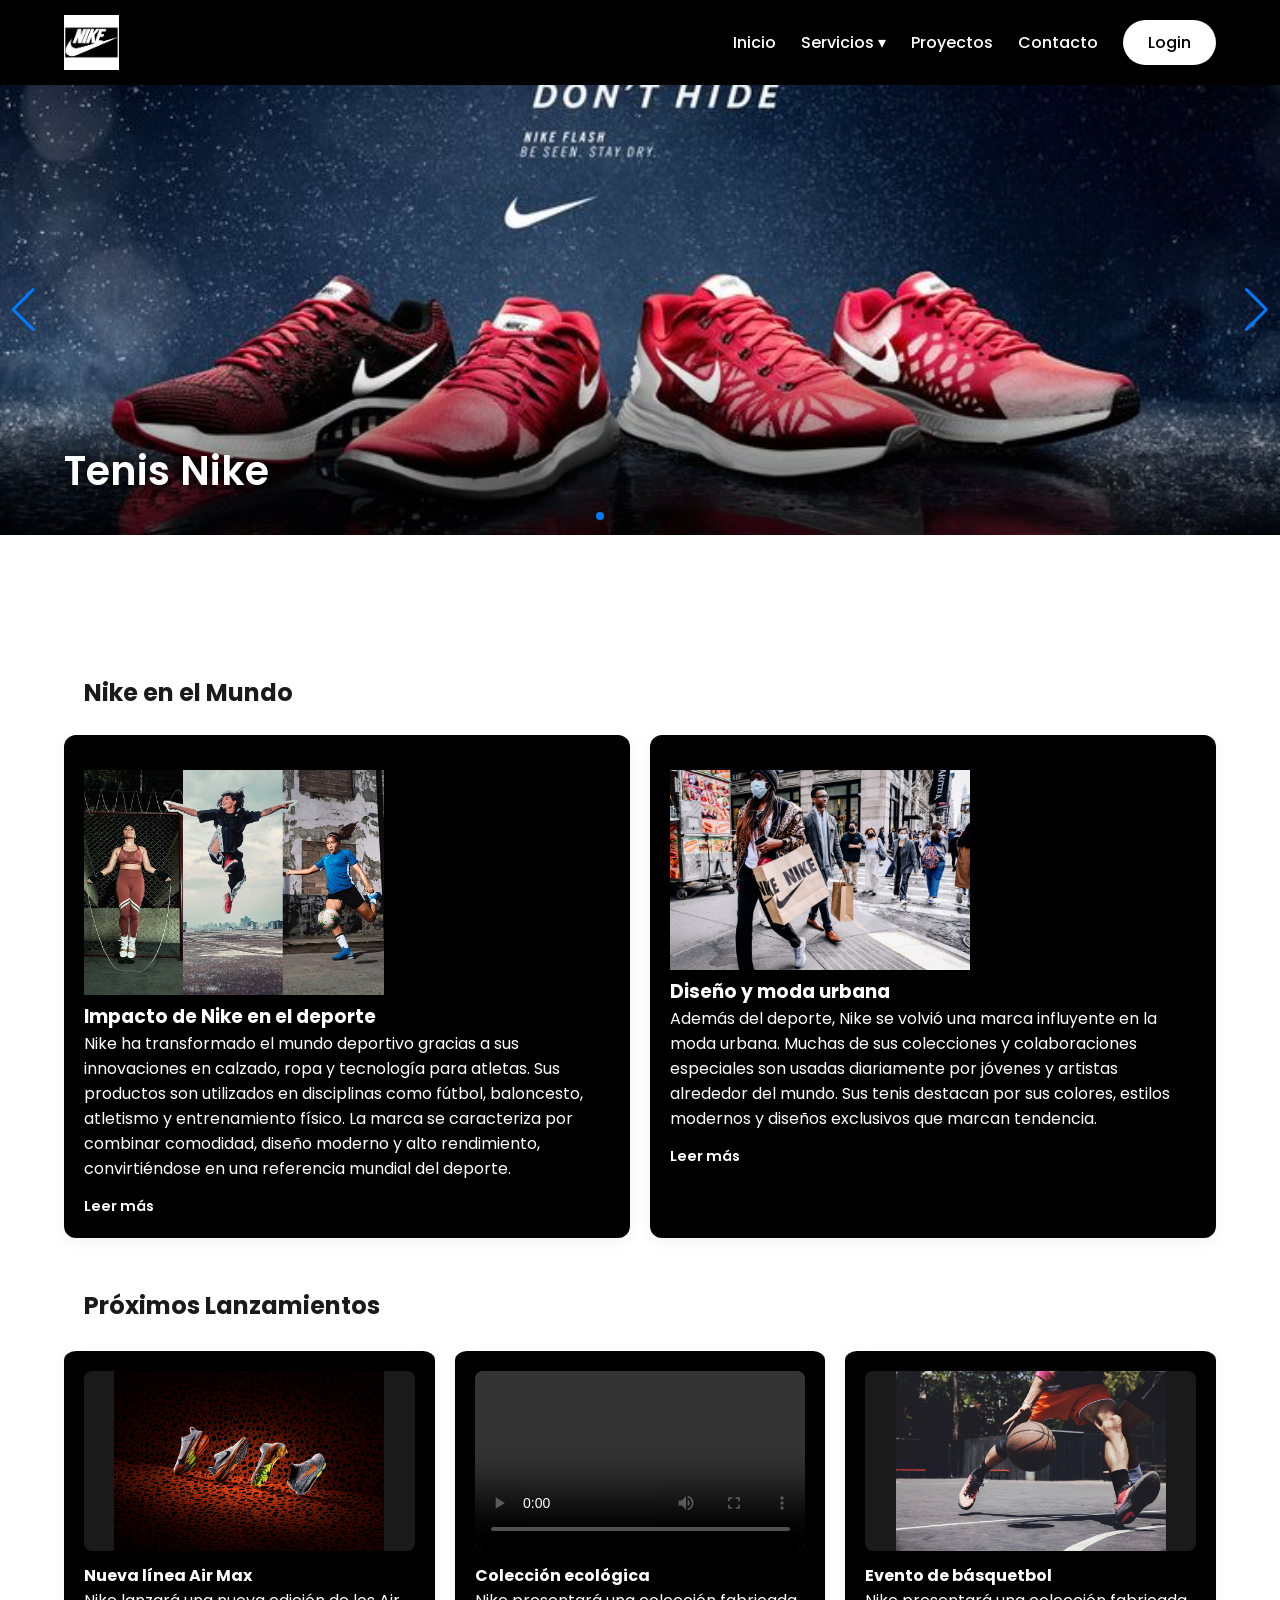
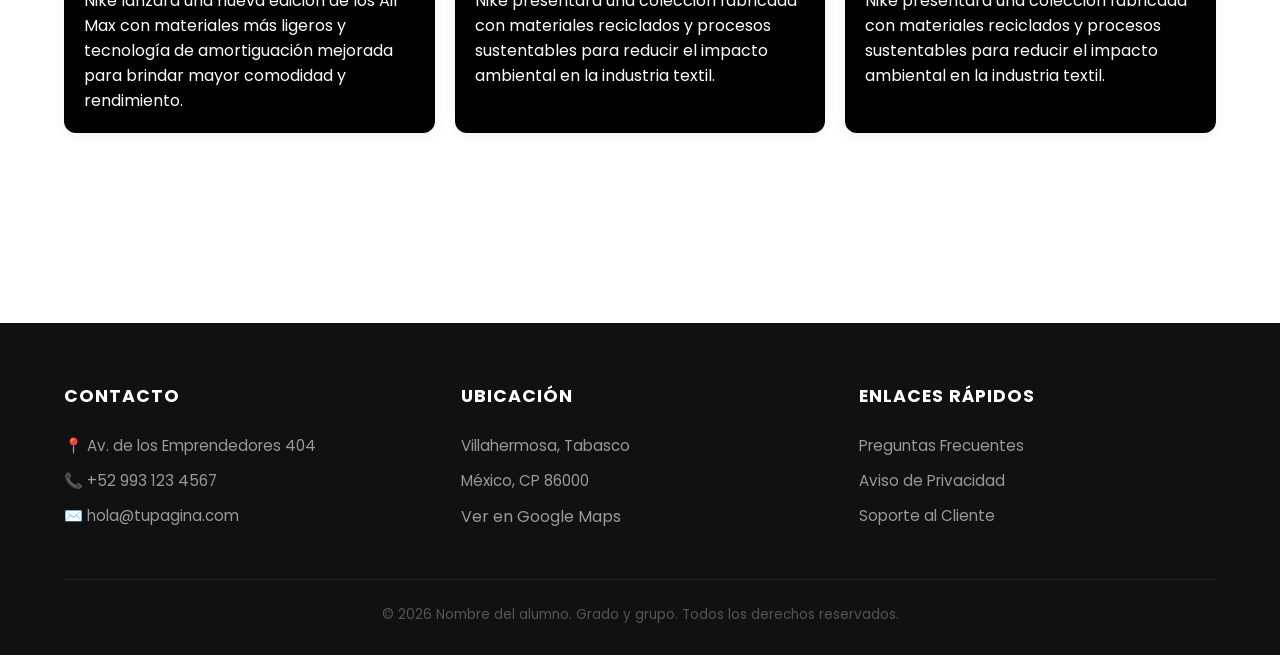
==== index.html @ a6c4671b "Add files via upload" ====
<!DOCTYPE html>
<html lang="es">
<head>
    <link rel="stylesheet" href="estilos_maquetacion.css">
    <meta charset="UTF-8">
    <meta name="viewport" content="width=device-width, initial-scale=1.0">
    <title>Maquetación con divs</title>
        <!-- Google Fonts -->
    <link href="https://fonts.googleapis.com/css2?family=Poppins:wght@300;400;600&display=swap" rel="stylesheet">
    <link rel='stylesheet' href='https://cdn-uicons.flaticon.com/4.0.0/uicons-regular-rounded/css/uicons-regular-rounded.css'>
    <link rel='stylesheet' href='https://cdn-uicons.flaticon.com/4.0.0/uicons-solid-rounded/css/uicons-solid-rounded.css'>
    <link rel='stylesheet' href='https://cdn-uicons.flaticon.com/4.0.0/uicons-solid-rounded/css/uicons-solid-rounded.css'>
    <link rel="stylesheet" href="https://cdn.jsdelivr.net/npm/swiper@11/swiper-bundle.min.css">
</head>
<body>

    <header>
        <div class="container">
            <div class="logo">
                <!-- COLOCA TU LOGO AQUÍ -->
                <a href="index.html">
                    <img src="img/1.png"  alt="">
                </a>
            </div>

            <nav>
                <ul class="nav-menu">
                    <li><a href="index.html">Inicio</a></li><i class="fi fi-rr-home"></i>
                    
                    <li class="dropdown">
                        <a href="#"></i>Servicios ▾</a>
                        <ul class="dropdown-content">
                            <li><a href="#">Diseño Digital</a></li>
                            <li><a href="#">Páginas Web</a></li>
                            <li><a href="#">Mantenimiento y redes de cómputo</a></li>
                        </ul>
                    </li>
                   

                    <li><a href="#">Proyectos</a></li><i class="fi fi-sr-user"></i>
                    <li><a href="#">Contacto</a></li><i class="fi fi-sr-phone-call"></i>
                    <li><a href="login.html" class="btn-login">Login</a></li>
                </ul>
            </nav>
        </div>
    </header>
    <!-- Banner Principal -->
<div class="swiper mainBanner">
    <div class="swiper-wrapper">
        
        <!-- Slide 1 -->
        <div class="swiper-slide">
            <a href="" class="banner-link">
                <img src="img/b1.jpg" alt="">
                <div class="banner-content">
                    <div class="text-box">
                        <h1>Tenis Nike</h1>
                    </div>
                </div>
            </a>
        </div>

        <!-- Slide 2 -->
        <div class="swiper-slide">
            <a href="" class="">
                <img src="img/b2.webp" alt="">
                <div class="banner-content">
                    <div class="text-box">
                        <h1>Deportes</h1>
                    </div>
                </div>
            </a>
        </div>
        <!-- Slide 3 -->
        <div class="swiper-slide">
            <a href="" class="banner-link">
                <img src="img/b3.webp" alt="">
                <div class="banner-content">
                    <div class="text-box">
                        <h1>Emprendimiento</h1>
                    </div>
                </div>
            </a>
        </div>
        <!-- Slide 4 -->
        <div class="swiper-slide">
            <a href="" class="banner-link">
                <img src="img/b4.jpg" alt="Oferta 2">
                <div class="banner-content">
                    <div class="text-box">
                        <h1>Patrocinios</h1>
                    </div>
                </div>
            </a>
        </div>
        <!-- Slide 5 -->
        <div class="swiper-slide">
            <a href="" class="banner-link">
                <img src="img/b5.png" alt="">
                <div class="banner-content">
                    <div class="text-box">
                        <h1>Historia</h1>
                    </div>
                </div>
            </a>
        </div>
        <!-- Slide 6 -->
        <div class="swiper-slide">
            <a href="" class="banner-link">
                <img src="img/b6.webp" alt="">
                <div class="banner-content">
                    <div class="text-box">
                        <h1>Promociones</h1>
                    </div>
                </div>
            </a>
        </div>
    </div>

    <!-- Controles -->
    <div class="swiper-button-next"></div>
    <div class="swiper-button-prev"></div>
    <div class="swiper-pagination"></div>
</div>

    <main class="container" style="padding: 100px 0;">
        <!-- SECCIÓN DE NOTICIAS Y EVENTOS -->
        <section class="seccion-info">
            
            <!-- FILA DE 2 CUADROS (Noticias Destacadas) -->
            <h2 class="titulo-seccion">Nike en el Mundo</h2>
            <div class="contenedor-dos">
                <div class="cuadro cuadro-grande">
                    <div class="imagen-placeholder"></div><img src="img/2.jpg" width="300">
                    <h3>Impacto de Nike en el deporte</h3>
                    <p>Nike ha transformado el mundo deportivo gracias a sus innovaciones en calzado, ropa y tecnología para atletas. Sus productos son utilizados en disciplinas como fútbol, baloncesto, atletismo y entrenamiento físico. La marca se caracteriza por combinar comodidad, diseño moderno y alto rendimiento, convirtiéndose en una referencia mundial del deporte.</p>
                    <a href="#" class="leer-mas">Leer más</a>
                </div>
                <div class="cuadro cuadro-grande">
                    <div class="imagen-placeholder"></div><img src="img/3.jpg" width="300">
                    <h3>Diseño y moda urbana</h3>
                    <p>Además del deporte, Nike se volvió una marca influyente en la moda urbana. Muchas de sus colecciones y colaboraciones especiales son usadas diariamente por jóvenes y artistas alrededor del mundo. Sus tenis destacan por sus colores, estilos modernos y diseños exclusivos que marcan tendencia.</p>
                    
                    <a href="#" class="leer-mas">Leer más</a>
                </div>
            </div>

            <!-- FILA DE 3 CUADROS (Eventos o Info Rápida) -->
            <h2 class="titulo-seccion">Próximos Lanzamientos</h2>
            <div class="contenedor-tres">
    <!-- Cuadro con Imagen -->
    <div class="cuadro cuadro-pequeno">
        <div class="media-container">
            <img src="img/4.webp" width="300">
        </div>
        <h4>Nueva línea Air Max</h4>
        <p>Nike lanzará una nueva edición de los Air Max con materiales más ligeros y tecnología de amortiguación mejorada para brindar mayor comodidad y rendimiento.</p>
    </div>

    <!-- Cuadro con Video -->
    <div class="cuadro cuadro-pequeno">
        <div class="media-container">
            <video controls>
                <source src="vid/nike.mp4" type="video/mp4">
            </video>
        </div>
        <h4>Colección ecológica</h4>
        <p>Nike presentará una colección fabricada con materiales reciclados y procesos sustentables para reducir el impacto ambiental en la industria textil.</p>
    </div>

    <!-- Cuadro con Info Rápida (Solo texto si quieres) -->
    <div class="cuadro cuadro-pequeno">
        <div class="media-container">
            <img src="img/5.jpeg" alt="Evento">
        </div>
        <h4>Evento de básquetbol</h4>
        <p>Nike presentará una colección fabricada con materiales reciclados y procesos sustentables para reducir el impacto ambiental en la industria textil.</p>
    </div>
</div>
</section>
        
        
    </main>

    <footer>
        <div class="container">
            <div class="footer-grid">
                <div class="footer-col">
                    <h4>Contacto</h4>
                    <p>📍 Av. de los Emprendedores 404</p>
                    <p>📞 +52 993 123 4567</p>
                    <p>✉️ hola@tupagina.com</p>
                </div>
                <div class="footer-col">
                    <h4>Ubicación</h4>
                    <p>Villahermosa, Tabasco</p>
                    <p>México, CP 86000</p>
                    <a href="#">Ver en Google Maps</a>
                </div>
                <div class="footer-col">
                    <h4>Enlaces Rápidos</h4>
                    <ul>
                        <li><a href="#">Preguntas Frecuentes</a></li>
                        <li><a href="#">Aviso de Privacidad</a></li>
                        <li><a href="#">Soporte al Cliente</a></li>
                    </ul>
                </div>
            </div>
            <div class="footer-bottom">
                &copy; 2026 Nombre del alumno. Grado y grupo. Todos los derechos reservados.
            </div>
        </div>
    </footer>
<script src="https://cdn.jsdelivr.net/npm/swiper@11/swiper-bundle.min.js"></script>
<script src="banner/banner.js"></script>
</body>
</html>
---- estilos_maquetacion.css ----
/* --- 1. VARIABLES --- */
:root {
    --color-primario: #ffffff; /* Color principal (azul) */
    --color-oscuro: #1a1a1a; /* Color oscuro para textos fuertes */
    --color-texto: #ffffff; /* Color general del texto */
    --blanco: #000000; /* Color blanco */
    --sombra: 0 10px 30px rgba(0, 0, 0, 0.322); /* Sombra suave */
    --transicion: all 0.4s cubic-bezier(0.165, 0.84, 0.44, 1); /* Animación suave */
}

/* Reset básico para quitar márgenes por defecto */
* {
    margin: 0;
    padding: 0;
    box-sizing: border-box; /* Evita que el padding rompa tamaños */
}

/* Configuración general del body */
body {
    font-family: 'Poppins', sans-serif; /* Fuente */
    background-color: #ffffff; /* Fondo claro */
    color: var(--color-texto); /* Color del texto */
    display: flex;
    flex-direction: column;
    min-height: 100vh; /* Para que el footer quede abajo */
}

/* Contenedor centrado */
.container {
    width: 90%;
    max-width: 1200px; /* Ancho máximo */
    margin: 0 auto; /* Centrar */
}

/* --- 2. HEADER Y LOGO --- */
header {
    background: var(--blanco); /* Fondo blanco */
    padding: 15px 0;
    box-shadow: 0 2px 15px rgba(0,0,0,0.05); /* Sombra ligera */
    position: sticky; /* Se queda fijo arriba */
    top: 0;
    z-index: 1000; /* Siempre encima */
}

/* Alinea logo y menú */
header .container {
    display: flex;
    justify-content: space-between;
    align-items: center;
}

/* CONFIGURACIÓN DEL LOGO */
.logo img {
    height: 55px; /* Tamaño del logo */
    width: auto;
    display: block;
}

/* --- 3. NAVEGACIÓN Y MENÚ --- */
.nav-menu {
    display: flex; /* Menú en fila */
    list-style: none; /* Quita viñetas */
    align-items: center;
}

/* Separación entre opciones */
.nav-menu > li {
    margin-left: 25px;
    position: relative; /* Necesario para submenú */
}

/* Estilo de enlaces */
.nav-menu a {
    text-decoration: none;
    color: var(--color-oscuro);
    font-weight: 500;
    padding: 10px 0;
    transition: var(--transicion);
    display: block;

    /* Permite alinear iconos con texto */
    display: inline-flex; 
    align-items: center; 
    gap: 8px; 
    text-decoration: none; 
    color: inherit;
}

/* Línea animada debajo del menú */
.nav-menu > li > a::after {
    content: '';
    position: absolute;
    width: 0; /* Empieza invisible */
    height: 2px;
    bottom: 0;
    left: 0;
    background-color: var(--color-primario);
    transition: var(--transicion);
}

/* Cuando pasas el mouse aparece la línea */
.nav-menu > li:hover > a::after {
    width: 100%;
}

/* Cambio de color al pasar el mouse */
.nav-menu a:hover {
    color: var(--color-primario);
}

/* --- 4. SUBMENÚ DESPLEGABLE --- */
.dropdown-content {
    position: absolute;
    top: 120%; /* Debajo del menú */
    left: -20px;
    background: var(--blanco);
    min-width: 220px;
    padding: 15px 0;
    list-style: none;
    border-radius: 12px; /* Bordes redondeados */
    box-shadow: var(--sombra);

    /* Oculto por defecto */
    opacity: 0;
    visibility: hidden;
    transform: translateY(20px); /* Baja un poco */
    transition: var(--transicion);
}

/* Mostrar el submenú al pasar el mouse */
.dropdown:hover .dropdown-content {
    opacity: 1;
    visibility: visible;
    transform: translateY(0);
}

/* Estilo de opciones del submenú */
.dropdown-content li a {
    padding: 12px 25px;
    font-size: 0.9rem;
    color: var(--color-texto);
    font-weight: 400;
}

/* Hover en submenú */
.dropdown-content li a:hover {
    background-color: #f8faff;
    color: var(--color-primario);
    padding-left: 30px; /* Se mueve a la derecha */
}

/* Botón Login resaltado */
.btn-login {
    background-color: var(--color-primario);
    color: var(--blanco) !important;
    padding: 10px 25px !important;
    border-radius: 50px; /* Forma redonda */
    box-shadow: 0 4px 15px rgba(0, 0, 0, 0.3);
}

/* Efecto hover del botón */
.btn-login:hover {
    transform: translateY(-2px); /* Se levanta */
    box-shadow: 0 6px 20px rgba(0, 0, 0, 0.3);
}

/* --- 5. RESPONSIVE --- */
@media (max-width: 850px) {

    /* Header en columna */
    header .container {
        flex-direction: column;
        gap: 20px;
    }

    /* Menú se adapta */
    .nav-menu {
        flex-wrap: wrap;
        justify-content: center;
    }

    .nav-menu li {
        margin: 5px 15px;
    }

    /* Submenú en móvil */
    .dropdown-content {
        position: static; /* Ya no flotante */
        box-shadow: none;
        opacity: 1;
        visibility: visible;
        transform: none;
        display: none; /* Oculto */
        background: #f1f1f1;
    }

    /* Mostrar al hacer hover */
    .dropdown:hover .dropdown-content {
        display: block;
    }
}

/* --- 6. FOOTER 3 COLUMNAS --- */
footer {
    background: #111;
    color: #fff;
    padding: 60px 0 30px;
    margin-top: auto; /* Empuja el footer abajo */
}

/* Grid para dividir en columnas */
.footer-grid {
    display: grid;
    grid-template-columns: repeat(auto-fit, minmax(250px, 1fr)); /* Responsive */
    gap: 40px;
    margin-bottom: 40px;
}

/* Títulos del footer */
.footer-col h4 {
    color: var(--color-primario);
    margin-bottom: 25px;
    font-size: 1.1rem;
    text-transform: uppercase;
    letter-spacing: 1px;
}

/* Texto del footer */
.footer-col p, .footer-col li {
    color: #999;
    font-size: 0.95rem;
    margin-bottom: 12px;
}

/* Quita viñetas */
.footer-col ul { 
    list-style: none; 
}

/* Enlaces del footer */
.footer-col a {
    color: #999;
    text-decoration: none;
    transition: var(--transicion);
}

/* Hover enlaces */
.footer-col a:hover {
    color: var(--blanco);
}

/* Parte inferior del footer */
.footer-bottom {
    text-align: center;
    border-top: 1px solid #222;
    padding-top: 25px;
    color: #555;
    font-size: 0.85rem;
}
   /* ESTILOS CSS PARA ESTA SECCIÓN (Agrégalos a tu bloque <style>) */

    .seccion-info {
        padding: 40px 0;
    }

    .titulo-seccion {
        margin-bottom: 25px;
        color: var(--color-oscuro);
        border-left: 5px solid var(--color-primario);
        padding-left: 15px;
    }

    /* Contenedores Flexbox */
    .contenedor-dos, .contenedor-tres {
        display: flex;
        gap: 20px;
        flex-wrap: wrap; /* Para que sea responsivo */
        margin-bottom: 50px;
    }

    /* Estilo base de los cuadros */
    .cuadro {
        background: var(--blanco);
        border-radius: 12px;
        padding: 20px;
        box-shadow: 0 4px 15px rgba(0,0,0,0.05);
        transition: transform 0.3s ease;
    }

    .cuadro:hover {
        transform: translateY(-5px);
    }

    /* Tamaños específicos */
    .cuadro-grande {
        flex: 1 1 calc(50% - 20px); /* 2 cuadros por fila */
        min-width: 300px;
    }

    .cuadro-pequeno {
        flex: 1 1 calc(33.33% - 20px); /* 3 cuadros por fila */
        min-width: 250px;
        border-top: 3px solid var(--color-primario);
        align-items: center;
    }
.imagen-placeholder {
    width: 100%;
    height: auto;       /* Ya no obligamos a que mida 200px */
    overflow: hidden;
    border-radius: 8px;
    margin-bottom: 15px;
}

.imagen-placeholder img {
    width: 100%;        /* Ocupa todo el ancho disponible */
    height: auto;       /* Mantiene su proporción natural */
    display: block;
}
  
    /* Elementos internos 
    .imagen-placeholder {
        background: #eee;
        height: 150px;
        display: flex;
        align-items: center;
        justify-content: center;
        border-radius: 8px;
        margin-bottom: 15px;
        color: #888;
    }*/

    .leer-mas {
        display: inline-block;
        margin-top: 15px;
        color: var(--color-primario);
        text-decoration: none;
        font-weight: 600;
        font-size: 0.9rem;
    }
    /* Contenedor universal para fotos y videos */
.media-container {
    width: 100%;
    height: 180px;         /* Altura fija para que los 3 cuadros estén parejos */
    background-color: #1a1a1a; /* Fondo oscuro para resaltar el contenido */
    display: flex;
    align-items: center;
    justify-content: center;
    border-radius: 8px;
    margin-bottom: 12px;
    overflow: hidden;
}

/* Ajuste para que se vea TODO (Imagen) */
.media-container img {
    max-width: 100%;
    max-height: 100%;
    object-fit: contain;   /* ESTA ES LA CLAVE: No corta nada */
}

/* Ajuste para que se vea TODO (Video) */
.media-container video {
    width: 100%;
    height: 100%;
    object-fit: contain;   /* ESTA ES LA CLAVE: Muestra el video completo */
    outline: none;
}
    /* --- ESTILOS DEL BANNER --- */
.mainBanner {
    width: 100%;
    height: 450px; /* Altura ideal tipo e-commerce */
    position: relative;
}

.mainBanner .swiper-slide {
    position: relative;
    overflow: hidden;
}

.mainBanner img {
    width: 100%;
    height: 100%;
    object-fit: cover; /* Ajuste perfecto de la imagen */
    object-position: center;
}

/* Capa de contenido sobre la imagen */
.banner-content {
    position: absolute;
    top: 0;
    left: 0;
    width: 100%;
    height: 100%;
    display: flex;
    align-items: center; /* Centrado vertical */
    padding-left: 10%; /* Alineado a la izquierda como ML */
    background: linear-gradient(to right, rgba(0,0,0,0.4), transparent); /* Degradado para legibilidad */
}

.text-box {
    color: white;
    max-width: 500px;
}

.text-box span {
    font-size: 0.9rem;
    font-weight: 600;
    letter-spacing: 2px;
    color: var(--color-primario);
}

.text-box h1 {
    font-size: 3rem;
    margin: 10px 0 20px;
    line-height: 1.1;
}

.btn-comprar {
    padding: 12px 30px;
    background: var(--color-primario);
    border: none;
    color: white;
    font-weight: 600;
    border-radius: 5px;
    cursor: pointer;
    transition: transform 0.3s;
}

.btn-comprar:hover {
    transform: scale(1.05);
}

/* --- RESPONSIVE --- */
@media (max-width: 768px) {
    .mainBanner { height: 300px; }
    .text-box h1 { font-size: 1.8rem; }
    .banner-content { padding-left: 5%; }
}
/* --- ESTILOS DEL BANNER --- */
.mainBanner {
    width: 100%;
    height: 450px;
    position: relative;
}

/* Hace que todo el slide sea clickable */
.banner-link {
    text-decoration: none;
    display: block;
    width: 100%;
    height: 100%;
    position: relative;
}

.mainBanner .swiper-slide {
    position: relative;
    overflow: hidden;
}

.mainBanner img {
    width: 100%;
    height: 100%;
    object-fit: cover;
    object-position: center;
    transition: transform 0.5s ease; /* Efecto zoom opcional */
}

/* Zoom suave al pasar el mouse por el banner */
.banner-link:hover img {
    transform: scale(1.05);
}

/* Capa de contenido: Alineada ABAJO a la IZQUIERDA */
.banner-content {
    position: absolute;
    top: 0;
    left: 0;
    width: 100%;
    height: 100%;
    display: flex;
    align-items: flex-end; /* Mueve el texto al fondo */
    justify-content: flex-start; /* Mueve el texto a la izquierda */
    padding: 40px 5%; /* Espacio desde los bordes */
    /* Degradado oscuro desde abajo para que el texto blanco se lea perfecto */
    background: linear-gradient(to top, rgba(0,0,0,0.7) 0%, transparent 40%);
    box-sizing: border-box;
}

.text-box {
    color: white;
    max-width: 80%;
}

.text-box h1 {
    font-size: 2.5rem;
    margin: 0;
    line-height: 1.2;
    font-weight: 600;
    /* Sombra de apoyo */
    text-shadow: 2px 2px 10px rgba(0,0,0,0.5);
}

/* --- RESPONSIVE --- */
@media (max-width: 768px) {
    .mainBanner { height: 300px; }
    .text-box h1 { font-size: 1.5rem; }
    .banner-content { padding: 20px 5%; }
}
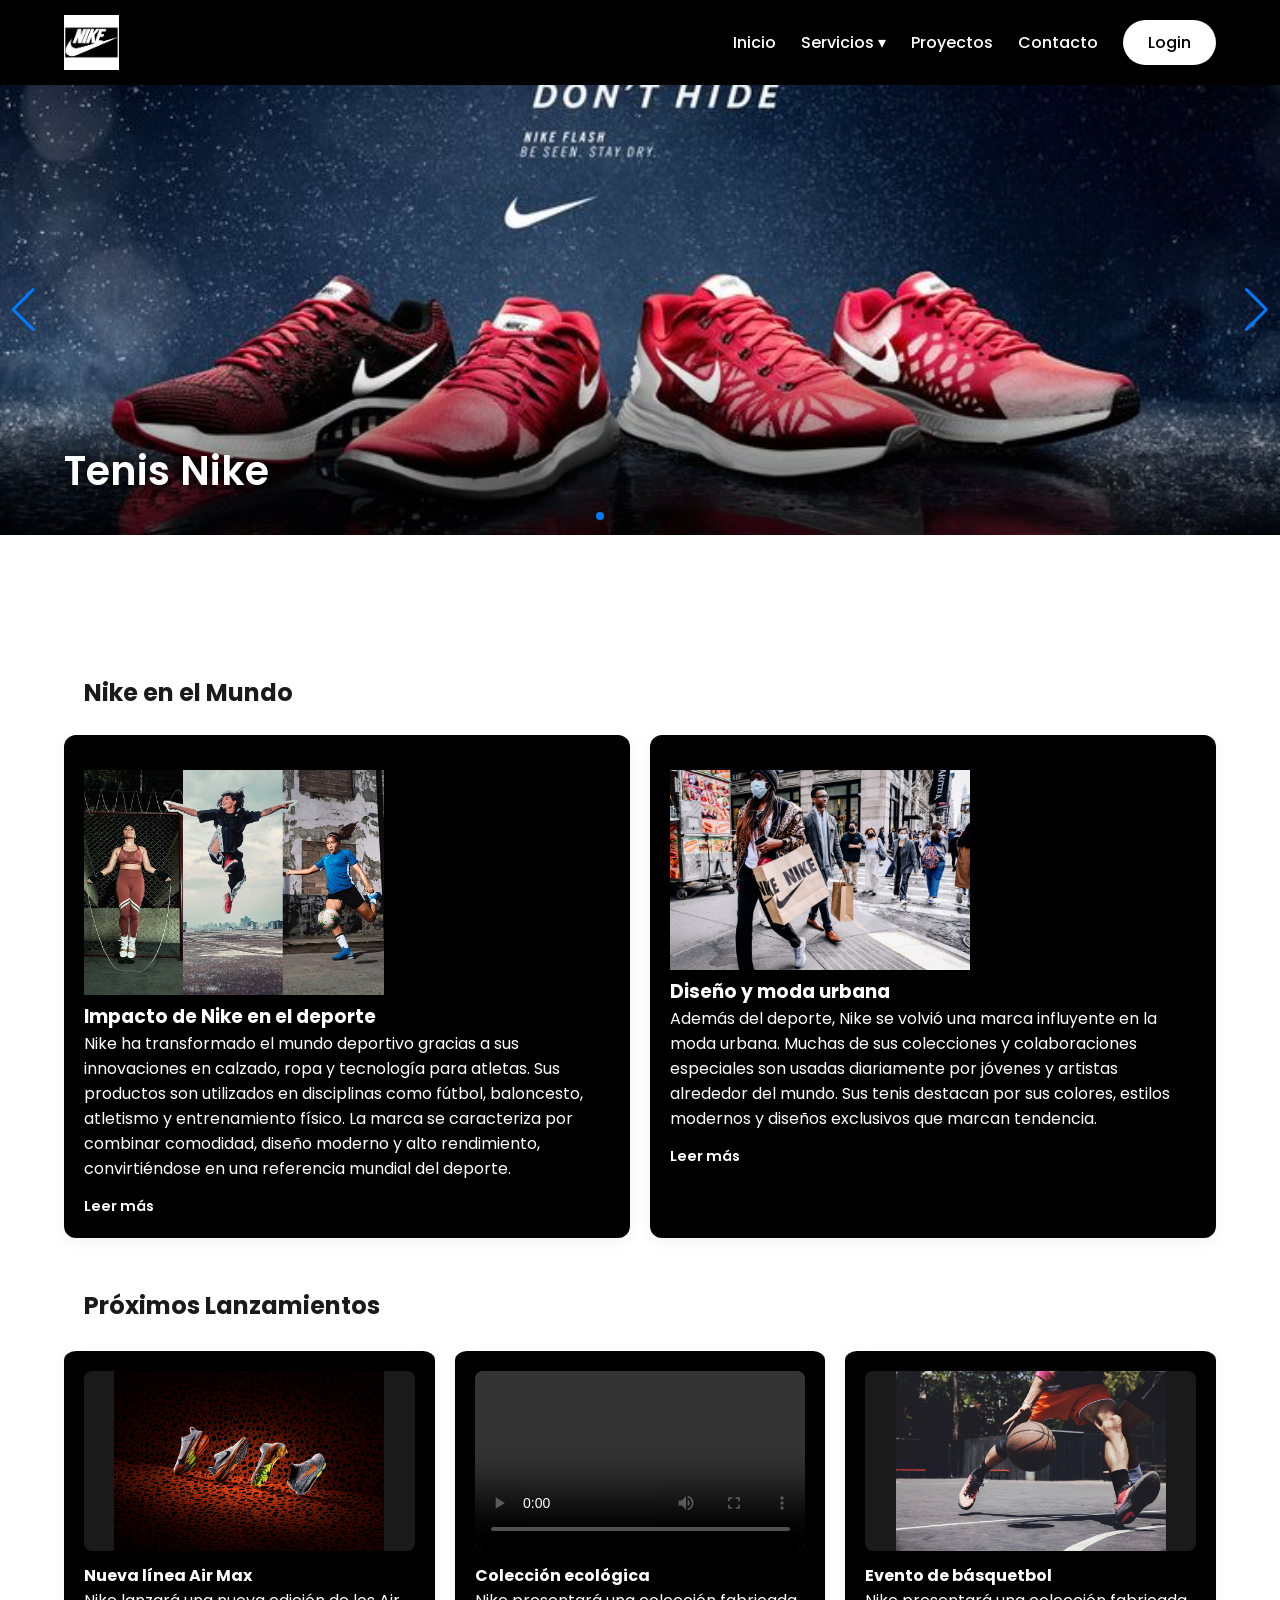
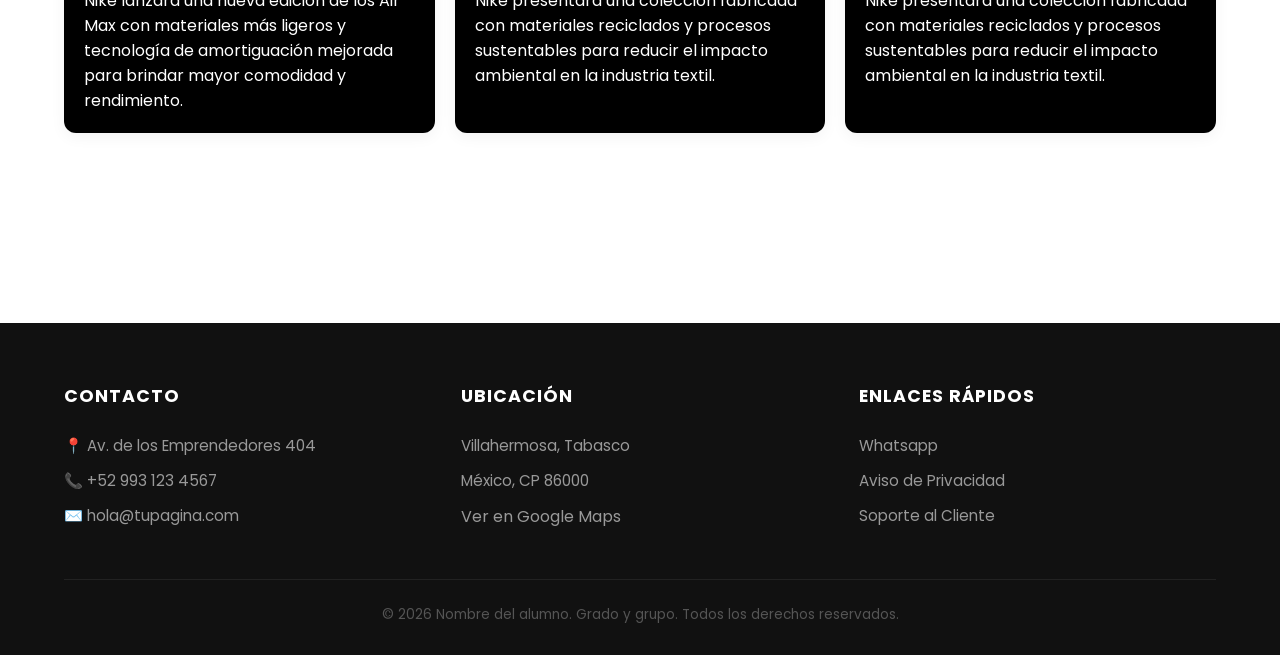
==== commit a0f6b097: "skuishi" ====
--- a/index.html
+++ b/index.html
@@ -195,12 +195,12 @@
                     <h4>Ubicación</h4>
                     <p>Villahermosa, Tabasco</p>
                     <p>México, CP 86000</p>
-                    <a href="#">Ver en Google Maps</a>
+                    <a href="<iframe src=https://www.google.com/maps/embed?pb=!1m18!1m12!1m3!1d3467.5012664393876!2d-95.15590842467104!3d29.647225275126033!2m3!1f0!2f0!3f0!3m2!1i1024!2i768!4f13.1!3m3!1m2!1s0x864098d75e8b95ff%3A0x6959e913c330ce93!2sNike%20Clearance%20Store%20-%20Pasadena!5e0!3m2!1ses!2smx!4v1779775760690!5m2!1ses!2smx" width="400" height="300" style="border:0;" allowfullscreen="" loading="lazy" referrerpolicy="no-referrer-when-downgrade"></iframe>Ver en Google Maps</a>
                 </div>
                 <div class="footer-col">
                     <h4>Enlaces Rápidos</h4>
                     <ul>
-                        <li><a href="#">Preguntas Frecuentes</a></li>
+                        <li><a href="https://wa.me/5210000000000?text=Hola,%20me%20gustaría%20recibir%20información%20sobre%20sus%20productos%20o%20servicios." target="_blank"></a>Whatsapp</a></li>
                         <li><a href="#">Aviso de Privacidad</a></li>
                         <li><a href="#">Soporte al Cliente</a></li>
                     </ul>
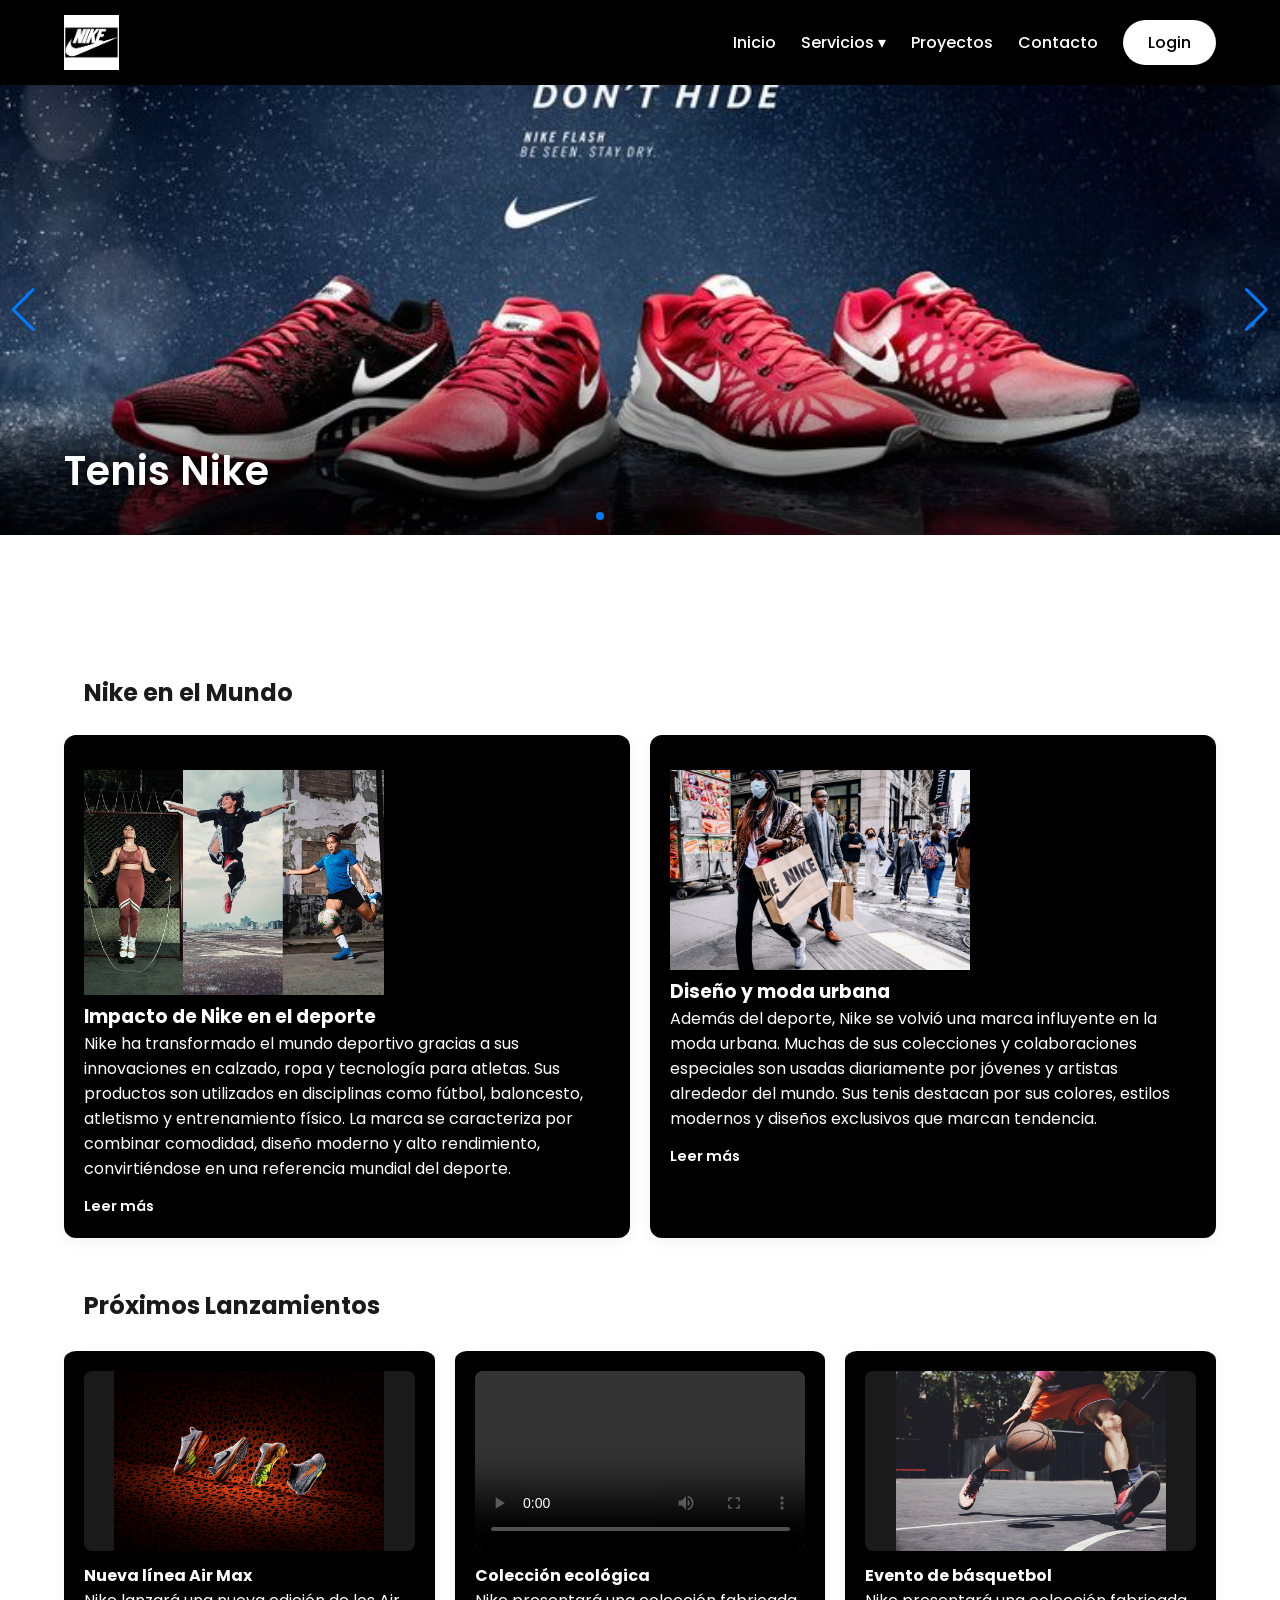
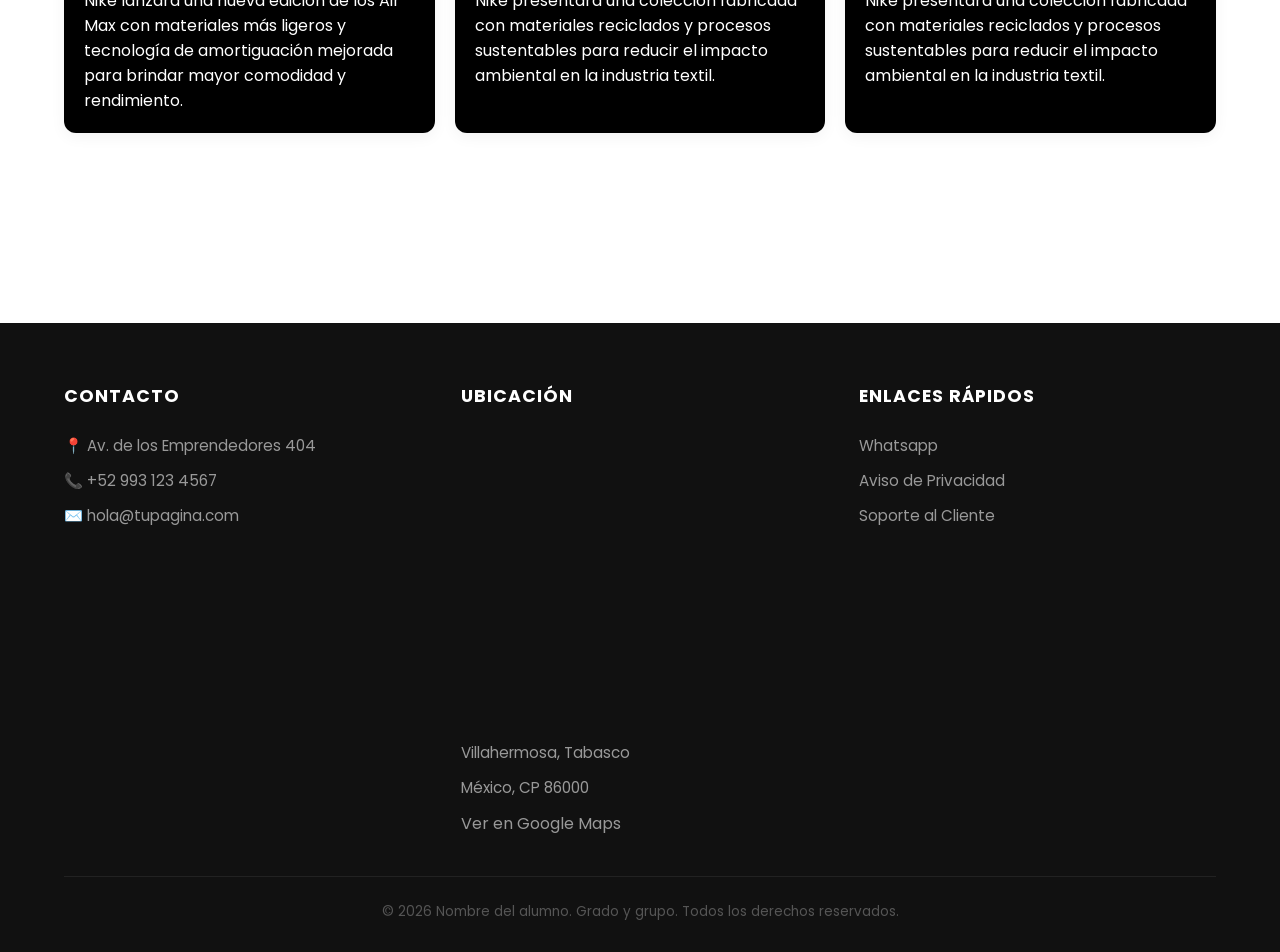
==== commit c0bc8f50: "Cambios" ====
--- a/index.html
+++ b/index.html
@@ -193,9 +193,10 @@
                 </div>
                 <div class="footer-col">
                     <h4>Ubicación</h4>
+                    <iframe src="https://www.google.com/maps/embed?pb=!1m18!1m12!1m3!1d3467.5012664393876!2d-95.15590842467104!3d29.647225275126033!2m3!1f0!2f0!3f0!3m2!1i1024!2i768!4f13.1!3m3!1m2!1s0x864098d75e8b95ff%3A0x6959e913c330ce93!2sNike%20Clearance%20Store%20-%20Pasadena!5e0!3m2!1ses!2smx!4v1779775760690!5m2!1ses!2smx" width="400" height="300" style="border:0;" allowfullscreen="" loading="lazy" referrerpolicy="no-referrer-when-downgrade"></iframe>
                     <p>Villahermosa, Tabasco</p>
                     <p>México, CP 86000</p>
-                    <a href="<iframe src=https://www.google.com/maps/embed?pb=!1m18!1m12!1m3!1d3467.5012664393876!2d-95.15590842467104!3d29.647225275126033!2m3!1f0!2f0!3f0!3m2!1i1024!2i768!4f13.1!3m3!1m2!1s0x864098d75e8b95ff%3A0x6959e913c330ce93!2sNike%20Clearance%20Store%20-%20Pasadena!5e0!3m2!1ses!2smx!4v1779775760690!5m2!1ses!2smx" width="400" height="300" style="border:0;" allowfullscreen="" loading="lazy" referrerpolicy="no-referrer-when-downgrade"></iframe>Ver en Google Maps</a>
+                    <a href="#">Ver en Google Maps</a>
                 </div>
                 <div class="footer-col">
                     <h4>Enlaces Rápidos</h4>
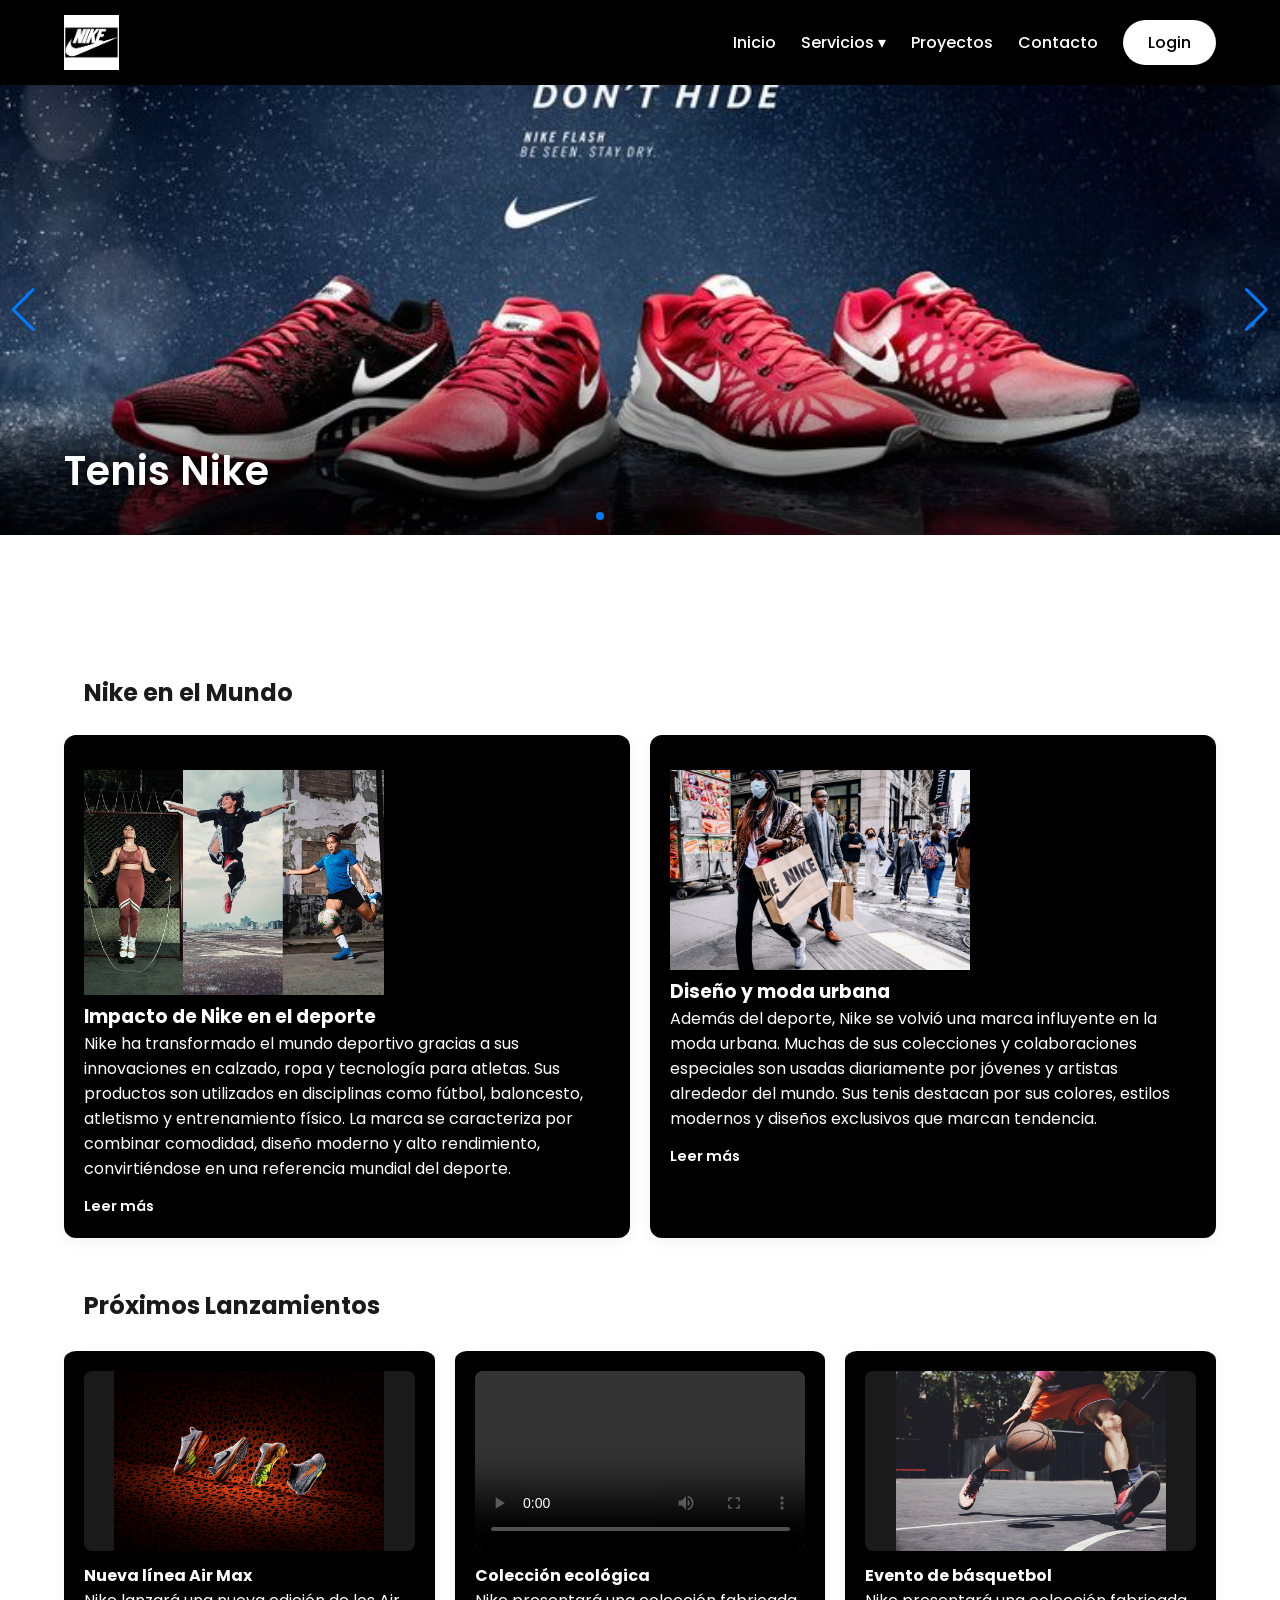
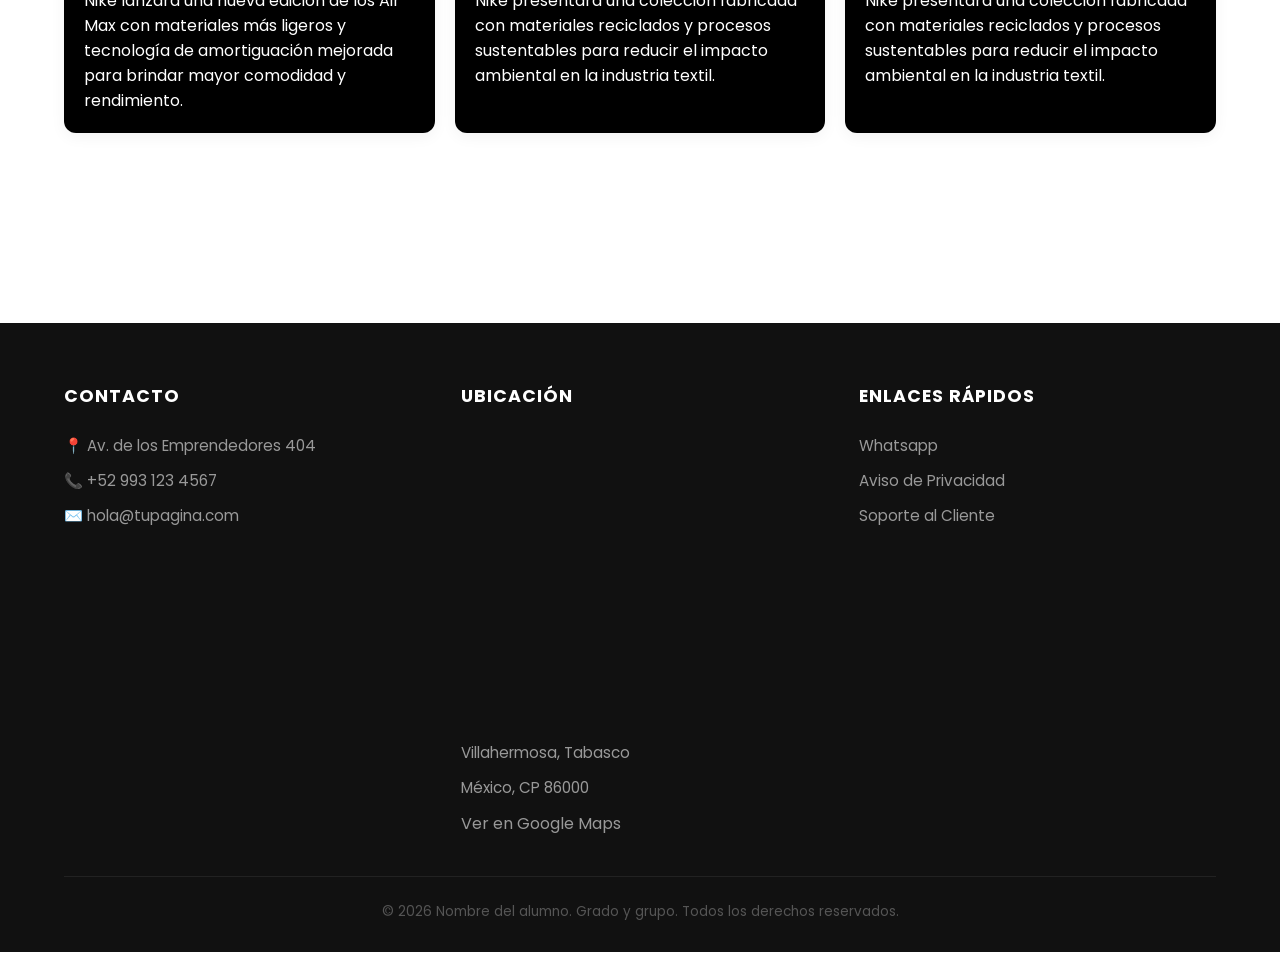
==== commit 864b3794: "Angel" ====
--- a/index.html
+++ b/index.html
@@ -1,6 +1,15 @@
 <!DOCTYPE html>
 <html lang="es">
 <head>
+    <!-- Google tag (gtag.js) -->
+<script async src="https://www.googletagmanager.com/gtag/js?id=G-B8BBGN3QR8"></script>
+<script>
+  window.dataLayer = window.dataLayer || [];
+  function gtag(){dataLayer.push(arguments);}
+  gtag('js', new Date());
+
+  gtag('config', 'G-B8BBGN3QR8');
+</script>
     <link rel="stylesheet" href="estilos_maquetacion.css">
     <meta charset="UTF-8">
     <meta name="viewport" content="width=device-width, initial-scale=1.0">
@@ -214,5 +223,18 @@
     </footer>
 <script src="https://cdn.jsdelivr.net/npm/swiper@11/swiper-bundle.min.js"></script>
 <script src="banner/banner.js"></script>
+<script>
+let visitas = localStorage.getItem("visitas");
+
+if(visitas == null){
+    visitas = 0;
+}
+
+visitas++;
+
+localStorage.setItem("visitas", visitas);
+
+document.write("Visitas: " + visitas);
+</script>
 </body>
 </html>
